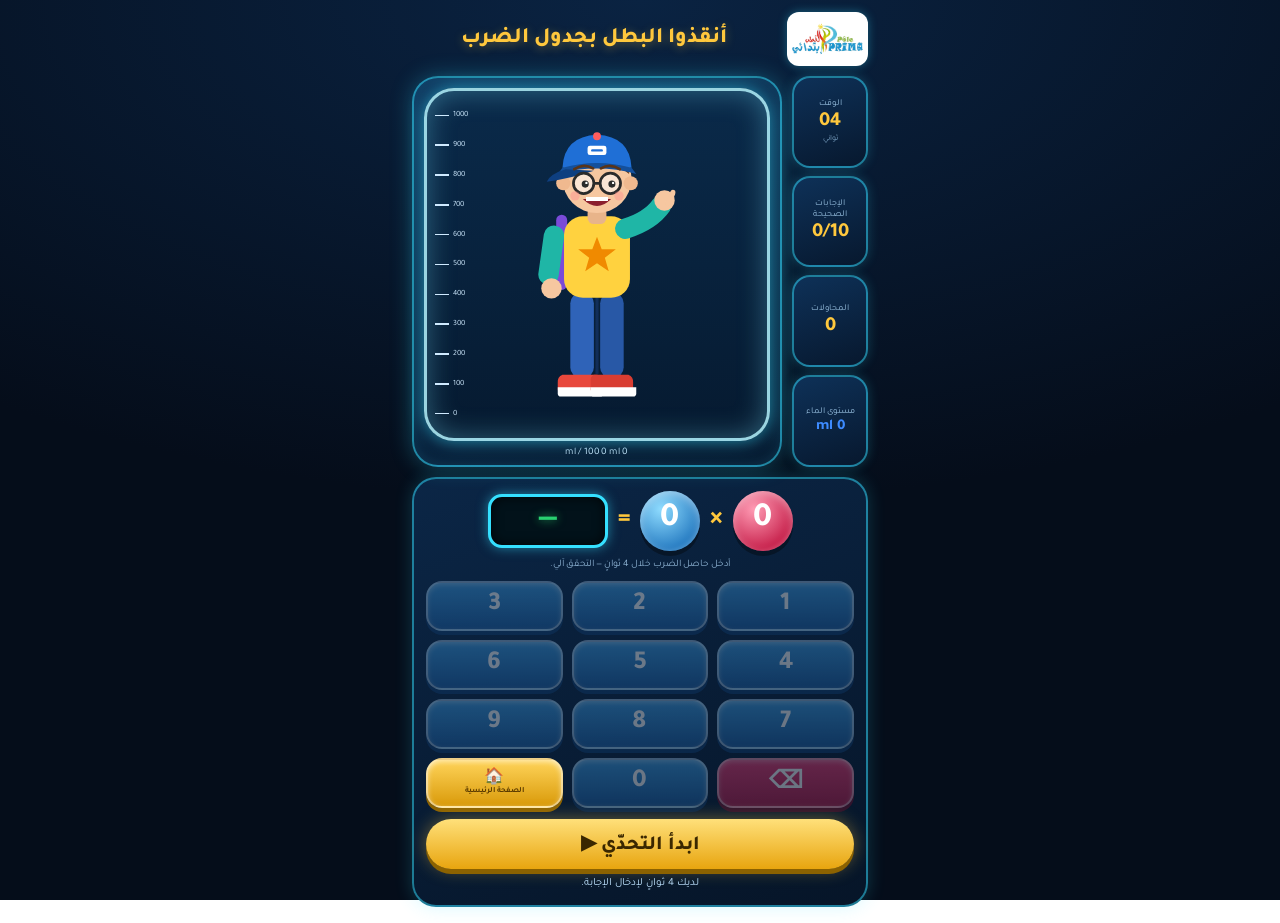
==== multiplication.html @ d9a1aad6 "Add files via upload" ====
<!doctype html>
<html lang="ar" dir="rtl">
<head>
  <meta charset="utf-8">
  <meta name="viewport" content="width=device-width, initial-scale=1, maximum-scale=1, user-scalable=no, viewport-fit=cover">
  <meta name="theme-color" content="#061427">
  <title>أنقذوا البطل بجدول الضرب</title>
  <link rel="preconnect" href="https://fonts.googleapis.com">
  <link rel="preconnect" href="https://fonts.gstatic.com" crossorigin>
  <link href="https://fonts.googleapis.com/css2?family=Tajawal:wght@400;500;700;800&display=swap" rel="stylesheet">
  <link rel="stylesheet" href="style.css?v=4">
</head>
<body>
<main class="app">

  <header class="head">
    <img id="logo" class="logo" alt="" src="assets/logo.png">
    <div class="titles">
      <h1 id="title">أنقذوا البطل بجدول الضرب</h1>
      <p id="credit" class="credit"></p>
    </div>
  </header>

  <section class="top ltr">
    <div class="tank" id="tank">
      <div class="tank-inner">
        <div class="ticks" id="ticks"></div>
        <img id="hero" class="hero" alt="البطل" src="assets/hero.svg">
        <div class="water" id="water"><div class="bubbles" id="bubbles"></div></div>
      </div>
      <div class="tank-caption" id="tankCaption">ml / 1000 ml 0</div>
    </div>

    <aside class="stats">
      <div class="stat"><span class="stat-l">الوقت</span><b id="time">04</b><span class="stat-s">ثواني</span></div>
      <div class="stat"><span class="stat-l">الإجابات الصحيحة</span><b id="correct">0/10</b></div>
      <div class="stat"><span class="stat-l">المحاولات</span><b id="attempts">0</b></div>
      <div class="stat water-stat"><span class="stat-l">مستوى الماء</span><b id="waterLevel">ml 0</b></div>
    </aside>
  </section>

  <section class="panel">
    <div class="equation ltr" id="equation">
      <div class="answer" id="answer"><span class="dash">—</span></div>
      <span class="op">=</span>
      <div class="num n1" id="n1">0</div>
      <span class="op">×</span>
      <div class="num n2" id="n2">0</div>
    </div>
    <p class="hint" id="hint">أدخل حاصل الضرب خلال 4 ثوانٍ — التحقق آلي.</p>

    <div class="keypad ltr" id="keypad">
      <button data-k="3">3</button><button data-k="2">2</button><button data-k="1">1</button>
      <button data-k="6">6</button><button data-k="5">5</button><button data-k="4">4</button>
      <button data-k="9">9</button><button data-k="8">8</button><button data-k="7">7</button>
      <button class="home" id="homeBtn" type="button">🏠<small>الصفحة الرئيسية</small></button>
      <button data-k="0">0</button>
      <button class="back" id="backBtn" type="button" aria-label="مسح">⌫</button>
    </div>

    <button class="start" id="startBtn" type="button">ابدأ التحدّي ▶</button>
    <p class="status" id="status">لديك 4 ثوانٍ لإدخال الإجابة.</p>
  </section>
</main>

<!-- شاشة الفوز + الشيك -->
<div class="overlay" id="winOverlay" hidden>
  <div class="card win-card">
    <h2>🎉 مبروك! أكملت التحدي</h2>
    <p>اكتب اسمك ولقبك باش نجهزولك شيك بريماتي بتميزاتي.</p>
    <div class="fields">
      <label>الاسم<input id="firstName" type="text" autocomplete="given-name" placeholder="الاسم"></label>
      <label>اللقب<input id="lastName" type="text" autocomplete="family-name" placeholder="اللقب"></label>
    </div>
    <canvas id="cheque" width="1536" height="659"></canvas>
    <div class="row">
      <button class="btn blue" id="shareBtn" type="button">مشاركة الشيك</button>
      <button class="btn blue" id="downloadBtn" type="button">تنزيل الشيك</button>
    </div>
    <p class="small">التاريخ يُؤخذ آليًا من يوم اللعب. يمكنك تنزيل صورة الشيك أو مشاركتها. بعد الانتهاء، ارجع إلى اللعبة.</p>
    <button class="btn green" id="againBtn1" type="button">العب من جديد</button>
  </div>
</div>

<!-- شاشة الخسارة -->
<div class="overlay" id="loseOverlay" hidden>
  <div class="card msg-card lose">
    <h2>غرق البطل! 💧</h2>
    <p>وصل الماء إلى 1000 ml. لا تقلق، يمكنك المحاولة مرة أخرى وإنقاذه!</p>
    <button class="btn green" id="againBtn2" type="button">العب من جديد</button>
  </div>
</div>

<script src="cheque-data.js"></script>
<script src="app.js?v=5"></script>
</body>
</html>
---- style.css ----
:root{
  --bg:#050d1a; --bg2:#0a2342; --cyan:#35e0ff; --cyan-d:#0a8fb8;
  --gold:#ffc83d; --gold-d:#c98a00; --red:#e0245e; --green:#2ee67a;
  --panel:#0b1f3a; --text:#e8f6ff;
}
*{box-sizing:border-box;-webkit-tap-highlight-color:transparent}
html,body{margin:0;min-height:100%}
body{
  font-family:'Tajawal','Segoe UI',Tahoma,Arial,sans-serif;
  color:var(--text);
  background:radial-gradient(120% 80% at 50% 0%,var(--bg2) 0%,var(--bg) 70%) fixed;
  display:flex;justify-content:center;
  user-select:none;-webkit-user-select:none;touch-action:manipulation;
}
.ltr{direction:ltr}
.app{width:100%;max-width:480px;padding:12px 12px calc(16px + env(safe-area-inset-bottom));}

/* header */
.head{display:flex;align-items:center;justify-content:space-between;gap:10px;margin-bottom:10px}
.titles{flex:1;text-align:center}
h1{margin:0;font-size:22px;font-weight:800;color:var(--gold);text-shadow:0 2px 10px rgba(255,200,61,.35)}
.credit{margin:2px 0 0;font-size:11px;color:#9cc4e4}
.credit:empty{display:none}
.logo{width:auto;height:54px;max-width:100px;object-fit:contain;background:#fff;border-radius:12px;padding:3px 5px;box-shadow:0 0 10px rgba(53,224,255,.35)}

/* top: tank + stats */
.top{display:flex;gap:10px;align-items:stretch}
.tank{
  flex:1;border-radius:26px;padding:10px 10px 6px;
  background:linear-gradient(160deg,#0e3158,#07182e);
  border:2px solid rgba(53,224,255,.55);
  box-shadow:0 0 22px rgba(53,224,255,.28), inset 0 0 18px rgba(53,224,255,.15);
}
.tank-inner{
  position:relative;aspect-ratio:1/1.02;border-radius:30px;overflow:hidden;
  border:3px solid rgba(180,245,255,.85);
  background:linear-gradient(180deg,#0a2a4a,#061a30);
  box-shadow:0 0 18px rgba(53,224,255,.6), inset 0 0 28px rgba(120,230,255,.35);
}
.ticks{position:absolute;left:8px;top:7%;bottom:7%;width:34px;z-index:3;pointer-events:none}
.tick{position:absolute;left:0;display:flex;align-items:center;gap:4px;font-size:8px;color:#cfeaff;transform:translateY(50%);direction:ltr}
.tick i{display:block;width:14px;height:1.5px;background:#cfeaff}
.hero{position:absolute;left:50%;bottom:6%;height:86%;transform:translateX(-50%);z-index:2;transition:filter .6s,transform .6s}
.water{
  position:absolute;left:0;right:0;bottom:0;height:0%;z-index:4;
  background:linear-gradient(180deg,rgba(50,190,255,.55),rgba(10,80,170,.75));
  transition:height 1s cubic-bezier(.3,.8,.3,1);
}
.water::before{
  content:"";position:absolute;left:0;right:0;top:-9px;height:10px;
  background:url("data:image/svg+xml;utf8,<svg xmlns='http://www.w3.org/2000/svg' viewBox='0 0 40 10' preserveAspectRatio='none'><path d='M0 10 Q10 0 20 5 T40 5 V10 Z' fill='rgba(70,200,255,0.65)'/></svg>") repeat-x;
  background-size:40px 10px;animation:wave 2.2s linear infinite;
}
@keyframes wave{to{background-position-x:40px}}
.water[data-empty="1"]::before{display:none}
.bubbles{position:absolute;inset:0;overflow:hidden}
.bubbles b{position:absolute;bottom:-10px;width:8px;height:8px;border-radius:50%;border:1.5px solid rgba(255,255,255,.7);animation:rise 3s linear infinite}
@keyframes rise{to{transform:translateY(-220px);opacity:0}}
.tank-caption{text-align:center;font-size:10px;color:#cfeaff;margin-top:6px;letter-spacing:.3px}

.tank.drown .hero{filter:saturate(.6) brightness(.8);transform:translateX(-50%) rotate(-8deg)}
.tank.saved .hero{animation:hop .7s ease-in-out infinite alternate}
@keyframes hop{to{transform:translateX(-50%) translateY(-10px)}}

.stats{width:76px;display:flex;flex-direction:column;gap:8px}
.stat{
  flex:1;border-radius:18px;padding:6px 4px;text-align:center;
  display:flex;flex-direction:column;justify-content:center;align-items:center;gap:1px;
  background:linear-gradient(160deg,#0e3158,#07182e);
  border:2px solid rgba(53,224,255,.5);
  box-shadow:0 0 12px rgba(53,224,255,.22);
}
.stat-l{font-size:9px;color:#9cc4e4;line-height:1.2}
.stat-s{font-size:8px;color:#7fa6c8}
.stat b{font-size:20px;color:var(--gold);font-weight:800;line-height:1.1;font-variant-numeric:tabular-nums;direction:ltr}
.water-stat b{color:#3d8bff;font-size:15px}
.stat.low b#time{color:#ff6b6b}

/* panel */
.panel{
  margin-top:10px;padding:12px;border-radius:24px;
  background:linear-gradient(160deg,#0b2646,#061528);
  border:2px solid rgba(53,224,255,.5);
  box-shadow:0 0 18px rgba(53,224,255,.2);
}
.equation{display:flex;align-items:center;justify-content:center;gap:10px}
.answer{
  flex:1;max-width:120px;height:54px;border-radius:14px;display:flex;align-items:center;justify-content:center;
  background:#02121a;border:3px solid var(--cyan);font-size:30px;font-weight:800;color:var(--green);
  text-shadow:0 0 10px rgba(46,230,122,.8);font-variant-numeric:tabular-nums;
  box-shadow:0 0 12px rgba(53,224,255,.5), inset 0 0 12px rgba(0,0,0,.8);
}
.answer .dash{opacity:.9}
.answer.ok{border-color:var(--green);animation:pop .3s}
.answer.bad{border-color:var(--red);color:#ff5d8a;text-shadow:0 0 10px rgba(255,93,138,.8);animation:shake .35s}
@keyframes pop{50%{transform:scale(1.1)}}
@keyframes shake{25%{transform:translateX(-6px)}75%{transform:translateX(6px)}}
.op{font-size:24px;font-weight:800;color:var(--gold)}
.num{
  width:60px;height:60px;border-radius:50%;display:flex;align-items:center;justify-content:center;
  font-size:34px;font-weight:800;color:#fff;font-variant-numeric:tabular-nums;
  box-shadow:0 5px 0 rgba(0,0,0,.35), inset 0 3px 8px rgba(255,255,255,.45);
}
.n1{background:radial-gradient(circle at 35% 30%,#8fdcff,#2a7fc4 70%)}
.n2{background:radial-gradient(circle at 35% 30%,#ff9bb4,#c9254f 70%)}
.hint{margin:8px 0 8px;text-align:center;font-size:10px;color:#8fb4d4;min-height:14px}

.keypad{display:grid;grid-template-columns:repeat(3,1fr);gap:9px}
.keypad button{
  height:50px;border-radius:16px;border:2px solid rgba(255,255,255,.5);
  font-family:inherit;font-size:26px;font-weight:800;color:#fff;cursor:pointer;
  background:linear-gradient(180deg,#3b9be0,#1c5da0);
  box-shadow:0 4px 0 #0f3a6b, inset 0 2px 5px rgba(255,255,255,.35);
  transition:transform .06s, box-shadow .06s, opacity .2s;
}
.keypad button:active{transform:translateY(3px);box-shadow:0 1px 0 #0f3a6b}
.keypad .home{background:linear-gradient(180deg,#ffd45a,#d99a0a);color:#5a3a00;font-size:16px;line-height:1;display:flex;flex-direction:column;align-items:center;justify-content:center;box-shadow:0 4px 0 #8c6200, inset 0 2px 5px rgba(255,255,255,.5)}
.keypad .home small{font-size:8px;font-weight:700}
.keypad .back{background:linear-gradient(180deg,#f0376f,#b81a48);box-shadow:0 4px 0 #6f0d2b, inset 0 2px 5px rgba(255,255,255,.35);font-size:24px}
.keypad.locked button:not(.home){opacity:.4;pointer-events:none}

.start{
  width:100%;margin-top:11px;height:50px;border-radius:25px;border:0;cursor:pointer;
  font-family:inherit;font-size:20px;font-weight:800;color:#3a2700;
  background:linear-gradient(180deg,#ffe07a,#e8a50f);
  box-shadow:0 5px 0 #8c6200, 0 0 18px rgba(255,200,61,.4);
}
.start:active{transform:translateY(3px);box-shadow:0 2px 0 #8c6200}
.start:disabled{filter:grayscale(.6) brightness(.7);cursor:default;box-shadow:none}
.status{margin:8px 0 0;text-align:center;font-size:11px;color:#bfe3ff;min-height:16px}

/* overlays */
.overlay{position:fixed;inset:0;z-index:50;background:rgba(2,8,18,.78);display:flex;align-items:center;justify-content:center;padding:14px;overflow:auto}
.overlay[hidden]{display:none}
.card{
  width:100%;max-width:440px;border-radius:22px;padding:18px 16px;text-align:center;
  background:#fffbe6;color:#16324f;border:3px solid #35b6e8;
  box-shadow:0 0 30px rgba(53,224,255,.4);
}
.card h2{margin:0 0 6px;font-size:22px;color:#0f6ea8;font-weight:800}
.card p{margin:0 0 10px;font-size:14px;line-height:1.6}
.card .small{font-size:11px;color:#6b7d8f;margin-top:8px}
.fields{display:flex;gap:8px;margin-bottom:10px}
.fields label{flex:1;text-align:right;font-size:12px;font-weight:700;color:#355}
.fields input{
  display:block;width:100%;margin-top:3px;height:42px;border-radius:12px;padding:0 10px;
  border:2px solid #35b6e8;font-family:inherit;font-size:16px;background:#fff;color:#123;user-select:text;-webkit-user-select:text;
}
.fields input:focus{outline:none;border-color:#0f6ea8;box-shadow:0 0 0 3px rgba(53,182,232,.3)}
#cheque{width:100%;height:auto;border-radius:10px;border:2px solid #35b6e8;background:#fff;display:block}
.row{display:flex;gap:8px;margin-top:10px}
.btn{flex:1;height:44px;border:0;border-radius:12px;font-family:inherit;font-size:15px;font-weight:800;color:#fff;cursor:pointer}
.btn.blue{background:linear-gradient(180deg,#2a9be0,#0f6ea8)}
.btn.green{background:linear-gradient(180deg,#3fd47a,#1f9d52);width:100%;margin-top:10px}
.btn:active{transform:translateY(2px)}
.msg-card{background:#fff6dc;border-color:#f0b429}
.msg-card.lose h2{color:#c0392b}

.confetti{position:fixed;top:-12px;width:9px;height:14px;z-index:60;pointer-events:none;animation:fall linear forwards}
@keyframes fall{to{transform:translateY(110vh) rotate(720deg);opacity:.9}}

@media (max-width:360px){
  h1{font-size:18px}.num{width:50px;height:50px;font-size:28px}.answer{height:48px;font-size:26px}
  .stats{width:68px}.stat b{font-size:17px}
}
@media (prefers-reduced-motion:reduce){*{animation:none!important;transition:none!important}}
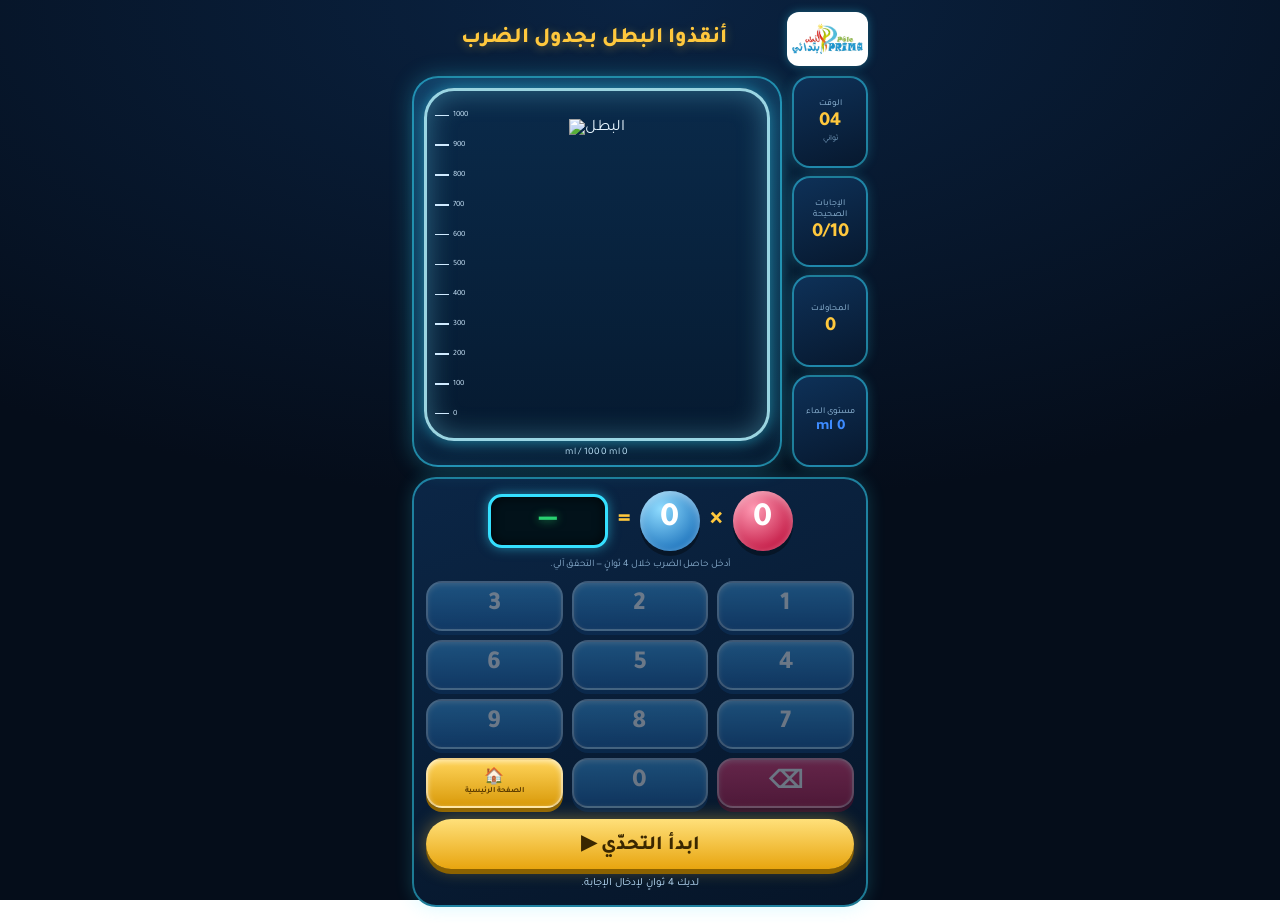
==== commit 3750ad2b: "Update multiplication.html" ====
--- a/multiplication.html
+++ b/multiplication.html
@@ -25,7 +25,7 @@
     <div class="tank" id="tank">
       <div class="tank-inner">
         <div class="ticks" id="ticks"></div>
-        <img id="hero" class="hero" alt="البطل" src="assets/hero.svg">
+        <img id="hero" class="hero" alt="البطل" src="assets/hero.png">
         <div class="water" id="water"><div class="bubbles" id="bubbles"></div></div>
       </div>
       <div class="tank-caption" id="tankCaption">ml / 1000 ml 0</div>
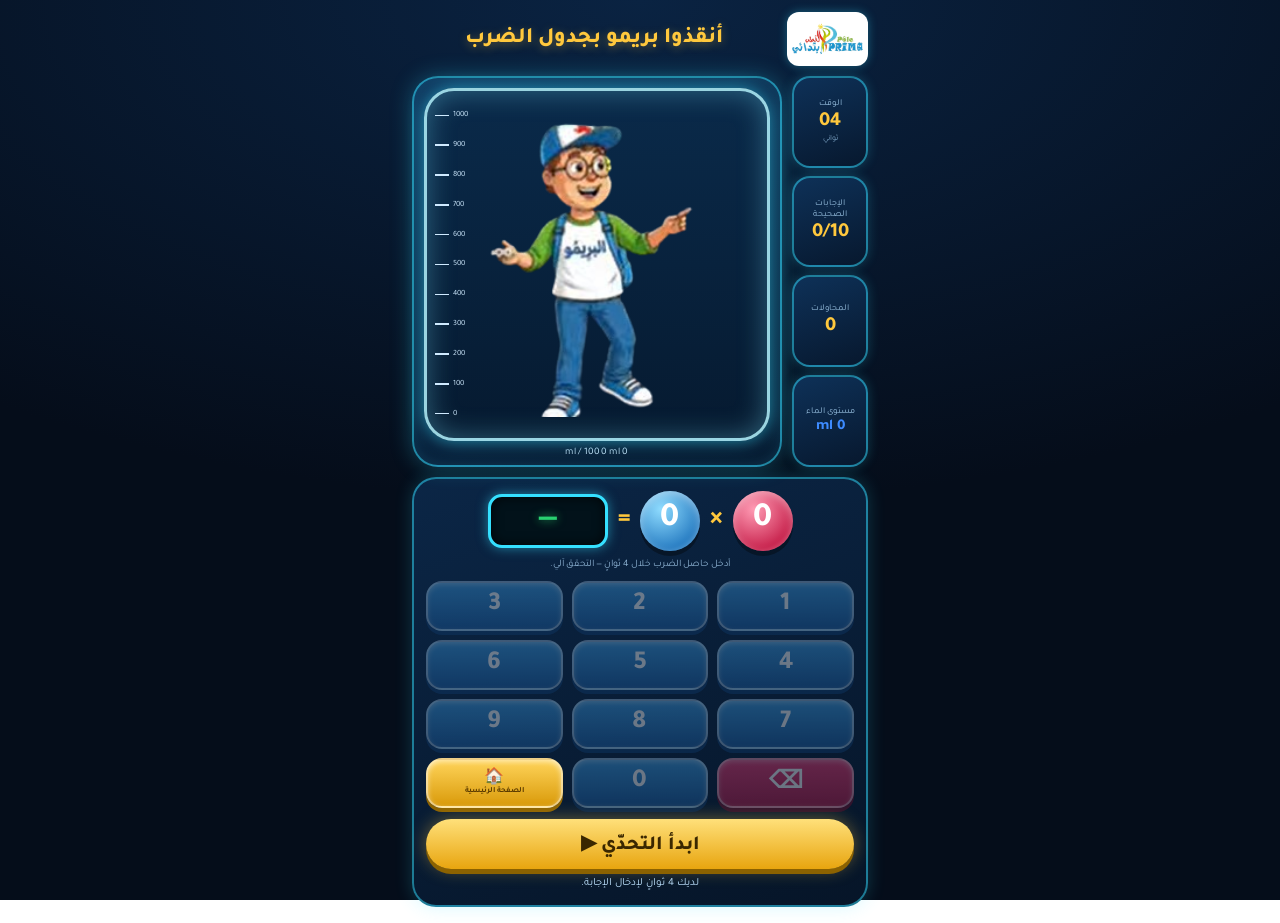
==== commit 22b2e9fe: "Update multiplication.htmlبس" ====
--- a/multiplication.html
+++ b/multiplication.html
@@ -4,7 +4,7 @@
   <meta charset="utf-8">
   <meta name="viewport" content="width=device-width, initial-scale=1, maximum-scale=1, user-scalable=no, viewport-fit=cover">
   <meta name="theme-color" content="#061427">
-  <title>أنقذوا البطل بجدول الضرب</title>
+  <title>أنقذوا بريمو بجدول الضرب</title>
   <link rel="preconnect" href="https://fonts.googleapis.com">
   <link rel="preconnect" href="https://fonts.gstatic.com" crossorigin>
   <link href="https://fonts.googleapis.com/css2?family=Tajawal:wght@400;500;700;800&display=swap" rel="stylesheet">
@@ -16,7 +16,7 @@
   <header class="head">
     <img id="logo" class="logo" alt="" src="assets/logo.png">
     <div class="titles">
-      <h1 id="title">أنقذوا البطل بجدول الضرب</h1>
+      <h1 id="title">أنقذوا بريمو بجدول الضرب</h1>
       <p id="credit" class="credit"></p>
     </div>
   </header>
@@ -25,7 +25,7 @@
     <div class="tank" id="tank">
       <div class="tank-inner">
         <div class="ticks" id="ticks"></div>
-        <img id="hero" class="hero" alt="البطل" src="assets/hero.png">
+        <img id="hero" class="hero" alt="بريمو" src="assets/hero.png">
         <div class="water" id="water"><div class="bubbles" id="bubbles"></div></div>
       </div>
       <div class="tank-caption" id="tankCaption">ml / 1000 ml 0</div>
@@ -85,13 +85,13 @@
 <!-- شاشة الخسارة -->
 <div class="overlay" id="loseOverlay" hidden>
   <div class="card msg-card lose">
-    <h2>غرق البطل! 💧</h2>
+    <h2>غرق بريمو! 💧</h2>
     <p>وصل الماء إلى 1000 ml. لا تقلق، يمكنك المحاولة مرة أخرى وإنقاذه!</p>
     <button class="btn green" id="againBtn2" type="button">العب من جديد</button>
   </div>
 </div>
 
 <script src="cheque-data.js"></script>
-<script src="app.js?v=5"></script>
+<script src="app.js?v=6"></script>
 </body>
 </html>
